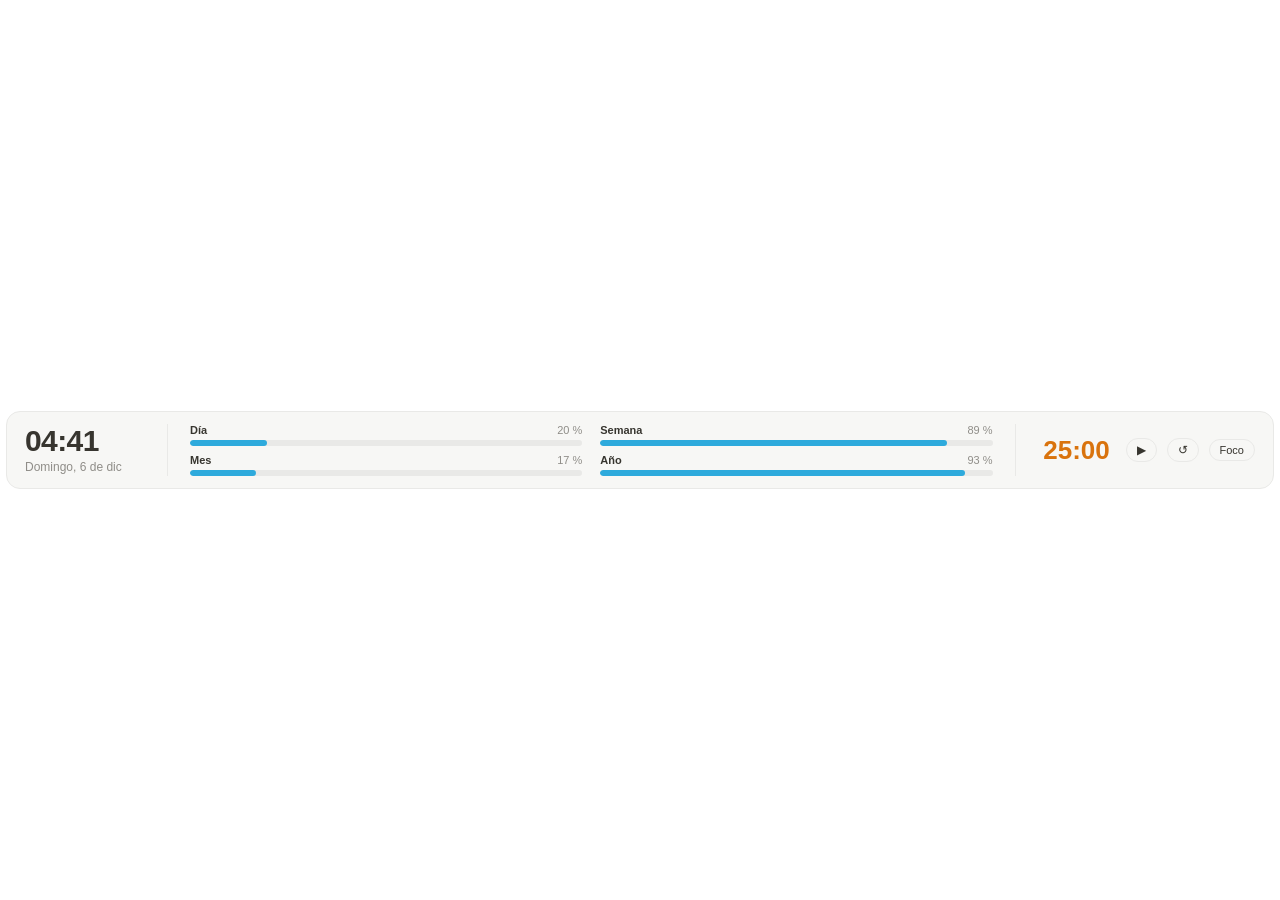
==== barra.html @ 6e5174f4 "Add files via upload" ====
<!doctype html>
<html lang="es">
<head>
<meta charset="utf-8">
<meta name="viewport" content="width=device-width, initial-scale=1">
<title>Barra</title>
<link rel="stylesheet" href="style.css">
<style>
  body { padding: 6px; }
  .card { max-width: none; display: flex; align-items: center; gap: 22px; padding: 12px 18px; flex-wrap: wrap; }
  .sep { width: 1px; align-self: stretch; background: var(--line); }

  .reloj { min-width: 120px; }
  #hora { font-size: 30px; font-weight: 600; letter-spacing: -.02em; line-height: 1; font-variant-numeric: tabular-nums; }
  #fecha { margin-top: 4px; font-size: 12px; color: var(--muted); }
  #fecha::first-letter { text-transform: uppercase; }

  .prog { flex: 1; min-width: 220px; display: grid; grid-template-columns: 1fr 1fr; gap: 8px 18px; }
  .p .top { display: flex; justify-content: space-between; font-size: 11px; color: var(--muted); }
  .p .top b { color: var(--text); font-weight: 600; }
  .barra { margin-top: 4px; height: 6px; background: var(--line); border-radius: 999px; overflow: hidden; }
  .lleno { height: 100%; background: var(--accent); border-radius: 999px; transition: width .6s ease; }

  .pomo { display: flex; align-items: center; gap: 10px; }
  #tiempo { font-size: 26px; font-weight: 600; font-variant-numeric: tabular-nums; min-width: 78px; text-align: center; }
  .pomo.foco #tiempo { color: var(--warn); }
  .pomo.descanso #tiempo { color: var(--good); }
  .pomo button { padding: 4px 10px; font-size: 12px; }
  #modo { font-size: 11px; }

  @media (max-width: 520px) {
    .card { gap: 14px; }
    .sep { display: none; }
    .prog { min-width: 100%; order: 3; }
  }
</style>
</head>
<body>
<div class="card">
  <div class="reloj">
    <div id="hora">--:--</div>
    <div id="fecha"></div>
  </div>
  <div class="sep"></div>
  <div class="prog" id="prog"></div>
  <div class="sep"></div>
  <div class="pomo foco" id="pomo">
    <div id="tiempo">25:00</div>
    <button id="play" title="Iniciar / pausar">▶</button>
    <button id="reset" title="Reiniciar">↺</button>
    <button id="modo" title="Cambiar foco / pausa">Foco</button>
  </div>
</div>
<script>
  // Reloj
  const fFecha = new Intl.DateTimeFormat('es-CO', { weekday: 'long', day: 'numeric', month: 'short' });
  function reloj() {
    const d = new Date();
    document.getElementById('hora').textContent =
      `${String(d.getHours()).padStart(2, '0')}:${String(d.getMinutes()).padStart(2, '0')}`;
    document.getElementById('fecha').textContent = fFecha.format(d);
  }

  // Progreso
  function pct(a, b, n) { return Math.min(100, Math.max(0, (n - a) / (b - a) * 100)); }
  function progreso() {
    const n = new Date();
    const d0 = new Date(n.getFullYear(), n.getMonth(), n.getDate());
    const d1 = new Date(d0); d1.setDate(d1.getDate() + 1);
    const l0 = new Date(d0); l0.setDate(l0.getDate() - ((l0.getDay() + 6) % 7));
    const l1 = new Date(l0); l1.setDate(l1.getDate() + 7);
    const m0 = new Date(n.getFullYear(), n.getMonth(), 1);
    const m1 = new Date(n.getFullYear(), n.getMonth() + 1, 1);
    const a0 = new Date(n.getFullYear(), 0, 1);
    const a1 = new Date(n.getFullYear() + 1, 0, 1);
    const filas = [['Día', pct(d0, d1, n)], ['Semana', pct(l0, l1, n)], ['Mes', pct(m0, m1, n)], ['Año', pct(a0, a1, n)]];
    document.getElementById('prog').innerHTML = filas.map(([t, p]) => `
      <div class="p"><div class="top"><b>${t}</b><span>${p.toFixed(0)} %</span></div>
      <div class="barra"><div class="lleno" style="width:${p}%"></div></div></div>`).join('');
  }

  // Pomodoro
  const pomo = document.getElementById('pomo');
  const tiempo = document.getElementById('tiempo');
  const play = document.getElementById('play');
  const modo = document.getElementById('modo');
  const MODOS = [['Foco', 25, 'foco'], ['Pausa', 5, 'descanso'], ['Pausa larga', 15, 'descanso']];
  let iModo = 0, quedan = 25 * 60, timer = null, fin = 0;
  function pintarPomo() {
    tiempo.textContent = `${String(Math.floor(quedan / 60)).padStart(2, '0')}:${String(quedan % 60).padStart(2, '0')}`;
  }
  function sonar() {
    try {
      const ctx = new (window.AudioContext || window.webkitAudioContext)();
      [0, .35, .7].forEach(t => {
        const o = ctx.createOscillator(), g = ctx.createGain();
        o.frequency.value = 880; o.connect(g); g.connect(ctx.destination);
        g.gain.setValueAtTime(.25, ctx.currentTime + t);
        g.gain.exponentialRampToValueAtTime(.001, ctx.currentTime + t + .3);
        o.start(ctx.currentTime + t); o.stop(ctx.currentTime + t + .3);
      });
    } catch (e) {}
  }
  function parar() { clearInterval(timer); timer = null; play.textContent = '▶'; }
  function correr() {
    fin = Date.now() + quedan * 1000;
    timer = setInterval(() => {
      quedan = Math.max(0, Math.round((fin - Date.now()) / 1000));
      pintarPomo();
      if (quedan === 0) { parar(); sonar(); }
    }, 250);
    play.textContent = '❚❚';
  }
  play.onclick = () => { if (timer) parar(); else { if (quedan === 0) quedan = MODOS[iModo][1] * 60; correr(); } };
  document.getElementById('reset').onclick = () => { parar(); quedan = MODOS[iModo][1] * 60; pintarPomo(); };
  modo.onclick = () => {
    parar();
    iModo = (iModo + 1) % MODOS.length;
    const [nombre, min, tipo] = MODOS[iModo];
    modo.textContent = nombre;
    pomo.className = `pomo ${tipo}`;
    quedan = min * 60;
    pintarPomo();
  };

  reloj(); progreso(); pintarPomo();
  setInterval(reloj, 1000);
  setInterval(progreso, 60000);
</script>
</body>
</html>
---- style.css ----
:root {
  --bg: #ffffff;
  --card: #f7f7f5;
  --text: #37352f;
  --muted: #8f8d88;
  --line: #e9e9e7;
  --accent: #2eaadc;
  --good: #4dab9a;
  --warn: #d9730d;
}
@media (prefers-color-scheme: dark) {
  :root {
    --bg: #191919;
    --card: #202020;
    --text: #e6e6e4;
    --muted: #8a8a88;
    --line: #2f2f2f;
    --accent: #529cca;
    --good: #4dab9a;
    --warn: #ffa344;
  }
}
* { box-sizing: border-box; margin: 0; padding: 0; }
html, body {
  height: 100%;
  background: var(--bg);
  color: var(--text);
  font-family: ui-sans-serif, -apple-system, "Segoe UI", Helvetica, Arial, sans-serif;
  -webkit-font-smoothing: antialiased;
}
body {
  display: flex;
  align-items: center;
  justify-content: center;
  padding: 12px;
}
.card {
  width: 100%;
  max-width: 420px;
  background: var(--card);
  border: 1px solid var(--line);
  border-radius: 14px;
  padding: 18px 20px;
}
.label {
  font-size: 11px;
  letter-spacing: .12em;
  text-transform: uppercase;
  color: var(--muted);
}
button {
  font: inherit;
  color: var(--text);
  background: transparent;
  border: 1px solid var(--line);
  border-radius: 999px;
  padding: 6px 14px;
  cursor: pointer;
  transition: background .15s;
}
button:hover { background: var(--line); }
button.on { background: var(--text); color: var(--bg); border-color: var(--text); }
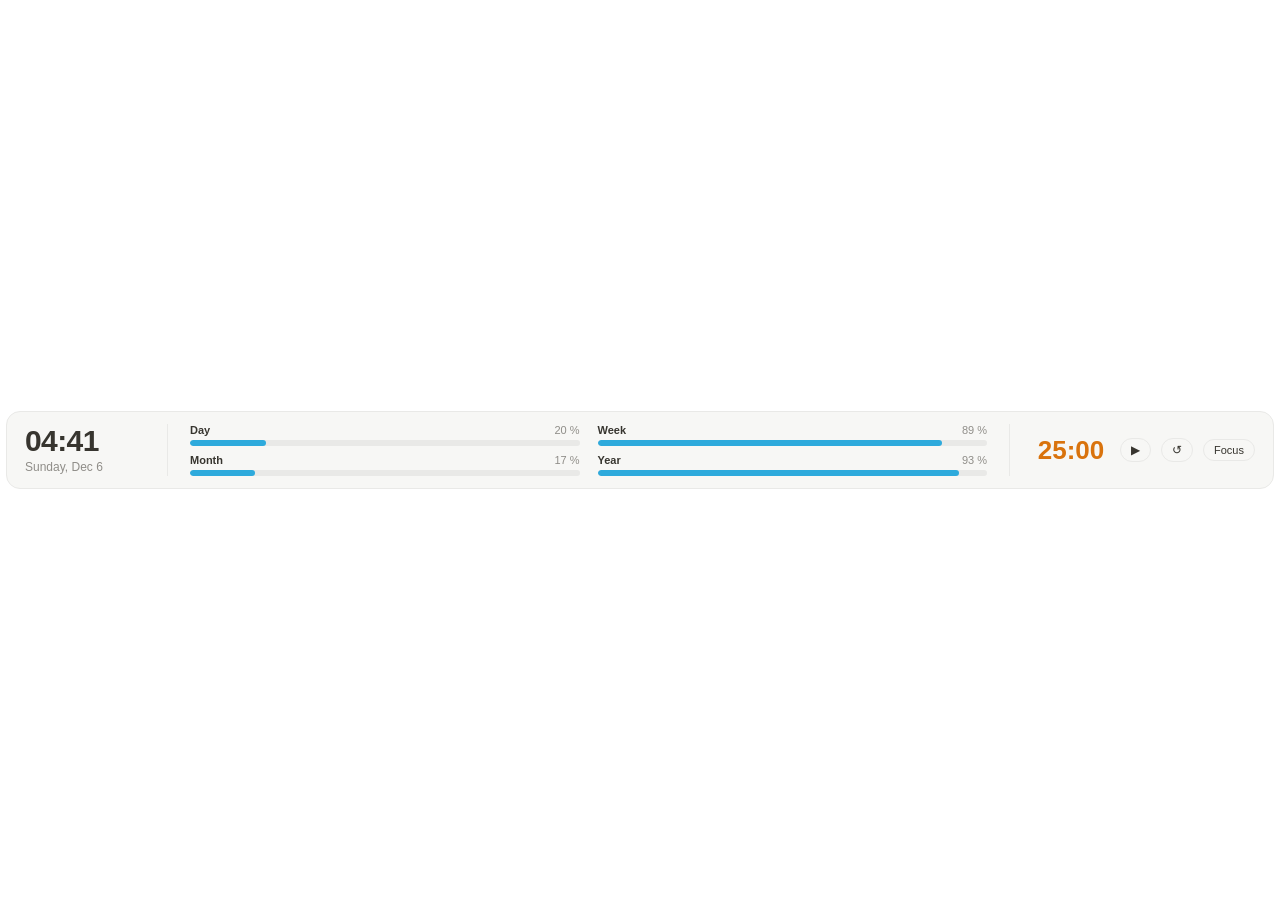
==== commit 5a34913d: "Add files via upload" ====
--- a/barra.html
+++ b/barra.html
@@ -1,5 +1,5 @@
 <!doctype html>
-<html lang="es">
+<html lang="en">
 <head>
 <meta charset="utf-8">
 <meta name="viewport" content="width=device-width, initial-scale=1">
@@ -47,13 +47,13 @@
   <div class="pomo foco" id="pomo">
     <div id="tiempo">25:00</div>
     <button id="play" title="Iniciar / pausar">▶</button>
-    <button id="reset" title="Reiniciar">↺</button>
-    <button id="modo" title="Cambiar foco / pausa">Foco</button>
+    <button id="reset" title="Reset">↺</button>
+    <button id="modo" title="Cambiar foco / pausa">Focus</button>
   </div>
 </div>
 <script>
   // Reloj
-  const fFecha = new Intl.DateTimeFormat('es-CO', { weekday: 'long', day: 'numeric', month: 'short' });
+  const fFecha = new Intl.DateTimeFormat('en-US', { weekday: 'long', day: 'numeric', month: 'short' });
   function reloj() {
     const d = new Date();
     document.getElementById('hora').textContent =
@@ -73,7 +73,7 @@
     const m1 = new Date(n.getFullYear(), n.getMonth() + 1, 1);
     const a0 = new Date(n.getFullYear(), 0, 1);
     const a1 = new Date(n.getFullYear() + 1, 0, 1);
-    const filas = [['Día', pct(d0, d1, n)], ['Semana', pct(l0, l1, n)], ['Mes', pct(m0, m1, n)], ['Año', pct(a0, a1, n)]];
+    const filas = [['Day', pct(d0, d1, n)], ['Week', pct(l0, l1, n)], ['Month', pct(m0, m1, n)], ['Year', pct(a0, a1, n)]];
     document.getElementById('prog').innerHTML = filas.map(([t, p]) => `
       <div class="p"><div class="top"><b>${t}</b><span>${p.toFixed(0)} %</span></div>
       <div class="barra"><div class="lleno" style="width:${p}%"></div></div></div>`).join('');
@@ -84,7 +84,7 @@
   const tiempo = document.getElementById('tiempo');
   const play = document.getElementById('play');
   const modo = document.getElementById('modo');
-  const MODOS = [['Foco', 25, 'foco'], ['Pausa', 5, 'descanso'], ['Pausa larga', 15, 'descanso']];
+  const MODOS = [['Focus', 25, 'foco'], ['Break', 5, 'descanso'], ['Long break', 15, 'descanso']];
   let iModo = 0, quedan = 25 * 60, timer = null, fin = 0;
   function pintarPomo() {
     tiempo.textContent = `${String(Math.floor(quedan / 60)).padStart(2, '0')}:${String(quedan % 60).padStart(2, '0')}`;
